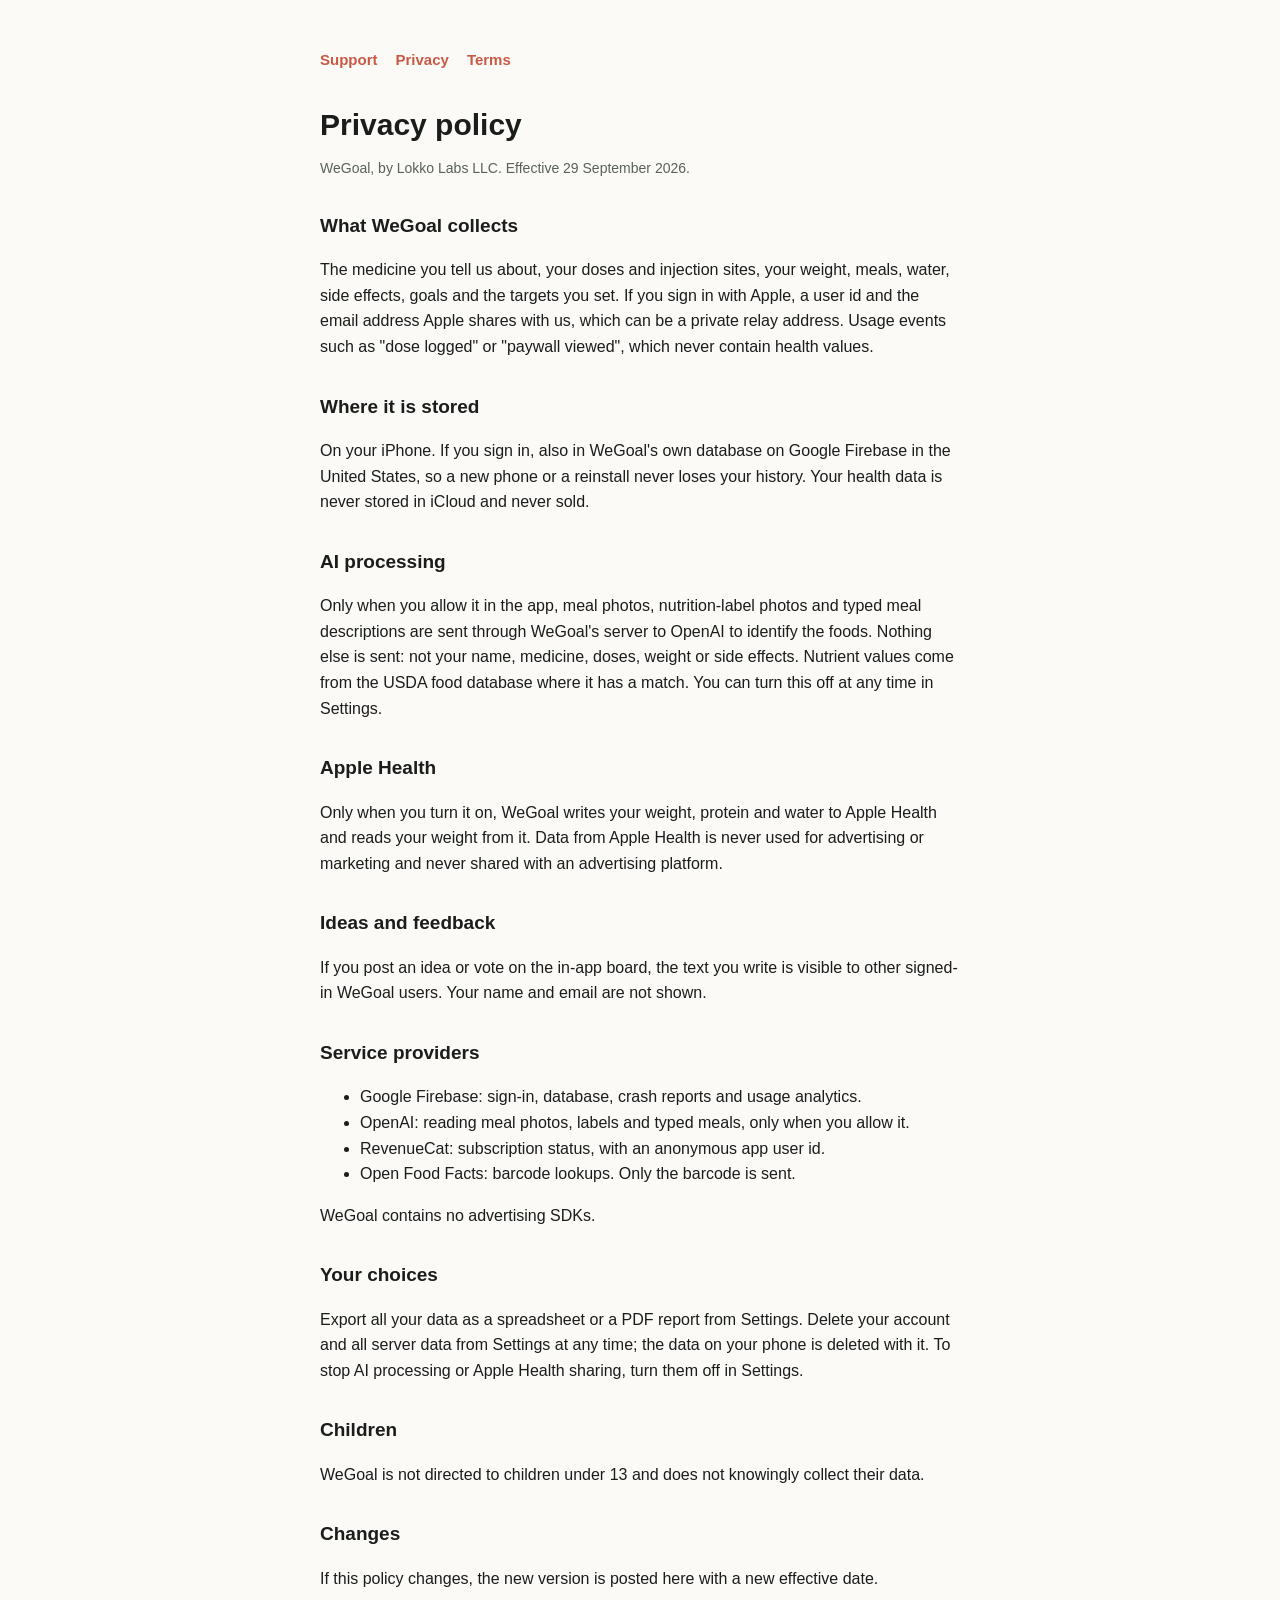
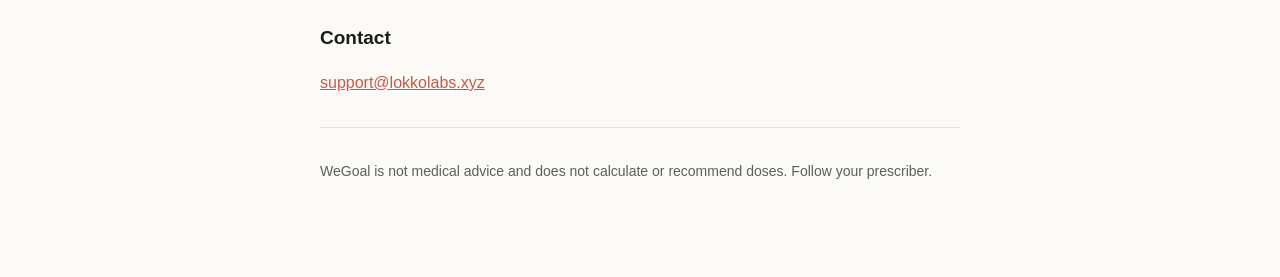
==== privacy.html @ c8722a09 "WeGoal support, privacy and terms pages" ====
<!DOCTYPE html>
<html lang="en">
<head>
<meta charset="UTF-8">
<meta name="viewport" content="width=device-width, initial-scale=1.0">
<title>WeGoal Privacy Policy</title>
<link rel="stylesheet" href="style.css">
</head>
<body>
<nav><a href="./">Support</a><a href="privacy.html">Privacy</a><a href="terms.html">Terms</a></nav>
<h1>Privacy policy</h1>
<p class="muted">WeGoal, by Lokko Labs LLC. Effective 29 September 2026.</p>

<h2>What WeGoal collects</h2>
<p>The medicine you tell us about, your doses and injection sites, your weight, meals, water, side effects, goals and the targets you set. If you sign in with Apple, a user id and the email address Apple shares with us, which can be a private relay address. Usage events such as "dose logged" or "paywall viewed", which never contain health values.</p>

<h2>Where it is stored</h2>
<p>On your iPhone. If you sign in, also in WeGoal's own database on Google Firebase in the United States, so a new phone or a reinstall never loses your history. Your health data is never stored in iCloud and never sold.</p>

<h2>AI processing</h2>
<p>Only when you allow it in the app, meal photos, nutrition-label photos and typed meal descriptions are sent through WeGoal's server to OpenAI to identify the foods. Nothing else is sent: not your name, medicine, doses, weight or side effects. Nutrient values come from the USDA food database where it has a match. You can turn this off at any time in Settings.</p>

<h2>Apple Health</h2>
<p>Only when you turn it on, WeGoal writes your weight, protein and water to Apple Health and reads your weight from it. Data from Apple Health is never used for advertising or marketing and never shared with an advertising platform.</p>

<h2>Ideas and feedback</h2>
<p>If you post an idea or vote on the in-app board, the text you write is visible to other signed-in WeGoal users. Your name and email are not shown.</p>

<h2>Service providers</h2>
<ul>
<li>Google Firebase: sign-in, database, crash reports and usage analytics.</li>
<li>OpenAI: reading meal photos, labels and typed meals, only when you allow it.</li>
<li>RevenueCat: subscription status, with an anonymous app user id.</li>
<li>Open Food Facts: barcode lookups. Only the barcode is sent.</li>
</ul>
<p>WeGoal contains no advertising SDKs.</p>

<h2>Your choices</h2>
<p>Export all your data as a spreadsheet or a PDF report from Settings. Delete your account and all server data from Settings at any time; the data on your phone is deleted with it. To stop AI processing or Apple Health sharing, turn them off in Settings.</p>

<h2>Children</h2>
<p>WeGoal is not directed to children under 13 and does not knowingly collect their data.</p>

<h2>Changes</h2>
<p>If this policy changes, the new version is posted here with a new effective date.</p>

<h2>Contact</h2>
<p><a href="mailto:support@lokkolabs.xyz">support@lokkolabs.xyz</a></p>

<hr>
<p class="muted">WeGoal is not medical advice and does not calculate or recommend doses. Follow your prescriber.</p>
</body>
</html>
---- style.css ----
:root { color-scheme: light dark; --ink: #1b1d1b; --muted: #5a605b; --ground: #fbfaf7; --accent: #c85a45; --line: #e6e1d8; }
@media (prefers-color-scheme: dark) { :root { --ink: #ecedea; --muted: #a8aea9; --ground: #111312; --accent: #f08a76; --line: #2c302e; } }
* { box-sizing: border-box; }
body { font-family: -apple-system, BlinkMacSystemFont, "Segoe UI", Roboto, sans-serif; max-width: 680px; margin: 0 auto; padding: 48px 20px 80px; line-height: 1.6; color: var(--ink); background: var(--ground); }
h1 { font-size: 30px; line-height: 1.15; margin: 0 0 6px; }
h2 { font-size: 19px; margin: 32px 0 6px; }
p, li { color: var(--ink); }
.muted { color: var(--muted); font-size: 14px; }
a { color: var(--accent); }
nav { display: flex; gap: 18px; margin-bottom: 36px; font-size: 15px; }
nav a { text-decoration: none; font-weight: 600; }
.mark { width: 56px; height: 56px; border-radius: 13px; background: #e0725d; color: #fff; display: grid; place-items: center; font-weight: 800; font-size: 28px; margin-bottom: 18px; }
hr { border: 0; border-top: 1px solid var(--line); margin: 32px 0; }
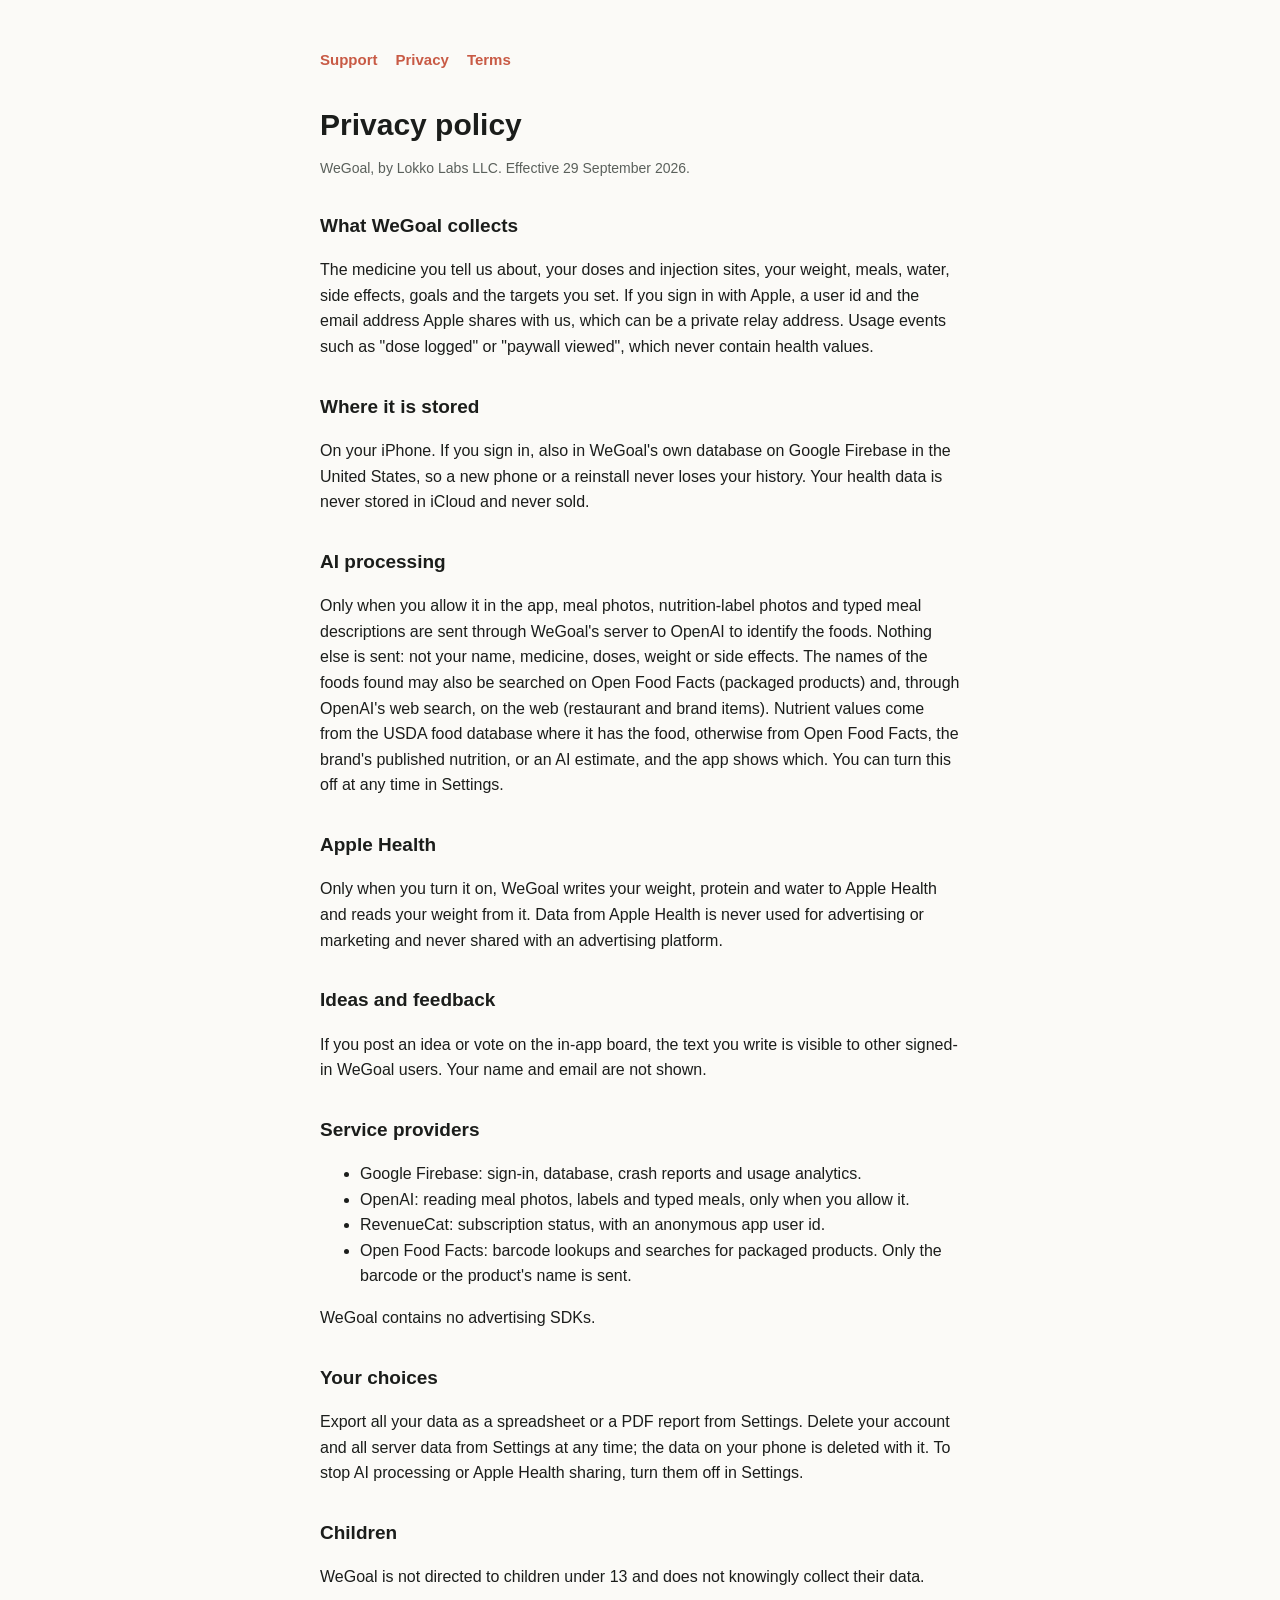
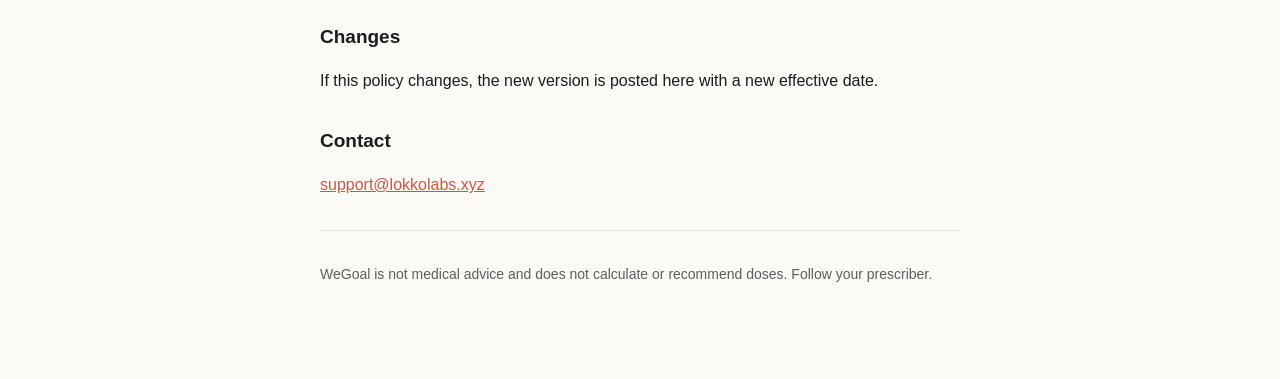
==== commit 7340513d: "Privacy: food names may be searched on Open Food Facts and the web Co-Authored-By: Claude Fable 5.1 " ====
--- a/privacy.html
+++ b/privacy.html
@@ -18,7 +18,7 @@
 <p>On your iPhone. If you sign in, also in WeGoal's own database on Google Firebase in the United States, so a new phone or a reinstall never loses your history. Your health data is never stored in iCloud and never sold.</p>
 
 <h2>AI processing</h2>
-<p>Only when you allow it in the app, meal photos, nutrition-label photos and typed meal descriptions are sent through WeGoal's server to OpenAI to identify the foods. Nothing else is sent: not your name, medicine, doses, weight or side effects. Nutrient values come from the USDA food database where it has a match. You can turn this off at any time in Settings.</p>
+<p>Only when you allow it in the app, meal photos, nutrition-label photos and typed meal descriptions are sent through WeGoal's server to OpenAI to identify the foods. Nothing else is sent: not your name, medicine, doses, weight or side effects. The names of the foods found may also be searched on Open Food Facts (packaged products) and, through OpenAI's web search, on the web (restaurant and brand items). Nutrient values come from the USDA food database where it has the food, otherwise from Open Food Facts, the brand's published nutrition, or an AI estimate, and the app shows which. You can turn this off at any time in Settings.</p>
 
 <h2>Apple Health</h2>
 <p>Only when you turn it on, WeGoal writes your weight, protein and water to Apple Health and reads your weight from it. Data from Apple Health is never used for advertising or marketing and never shared with an advertising platform.</p>
@@ -31,7 +31,7 @@
 <li>Google Firebase: sign-in, database, crash reports and usage analytics.</li>
 <li>OpenAI: reading meal photos, labels and typed meals, only when you allow it.</li>
 <li>RevenueCat: subscription status, with an anonymous app user id.</li>
-<li>Open Food Facts: barcode lookups. Only the barcode is sent.</li>
+<li>Open Food Facts: barcode lookups and searches for packaged products. Only the barcode or the product's name is sent.</li>
 </ul>
 <p>WeGoal contains no advertising SDKs.</p>
 
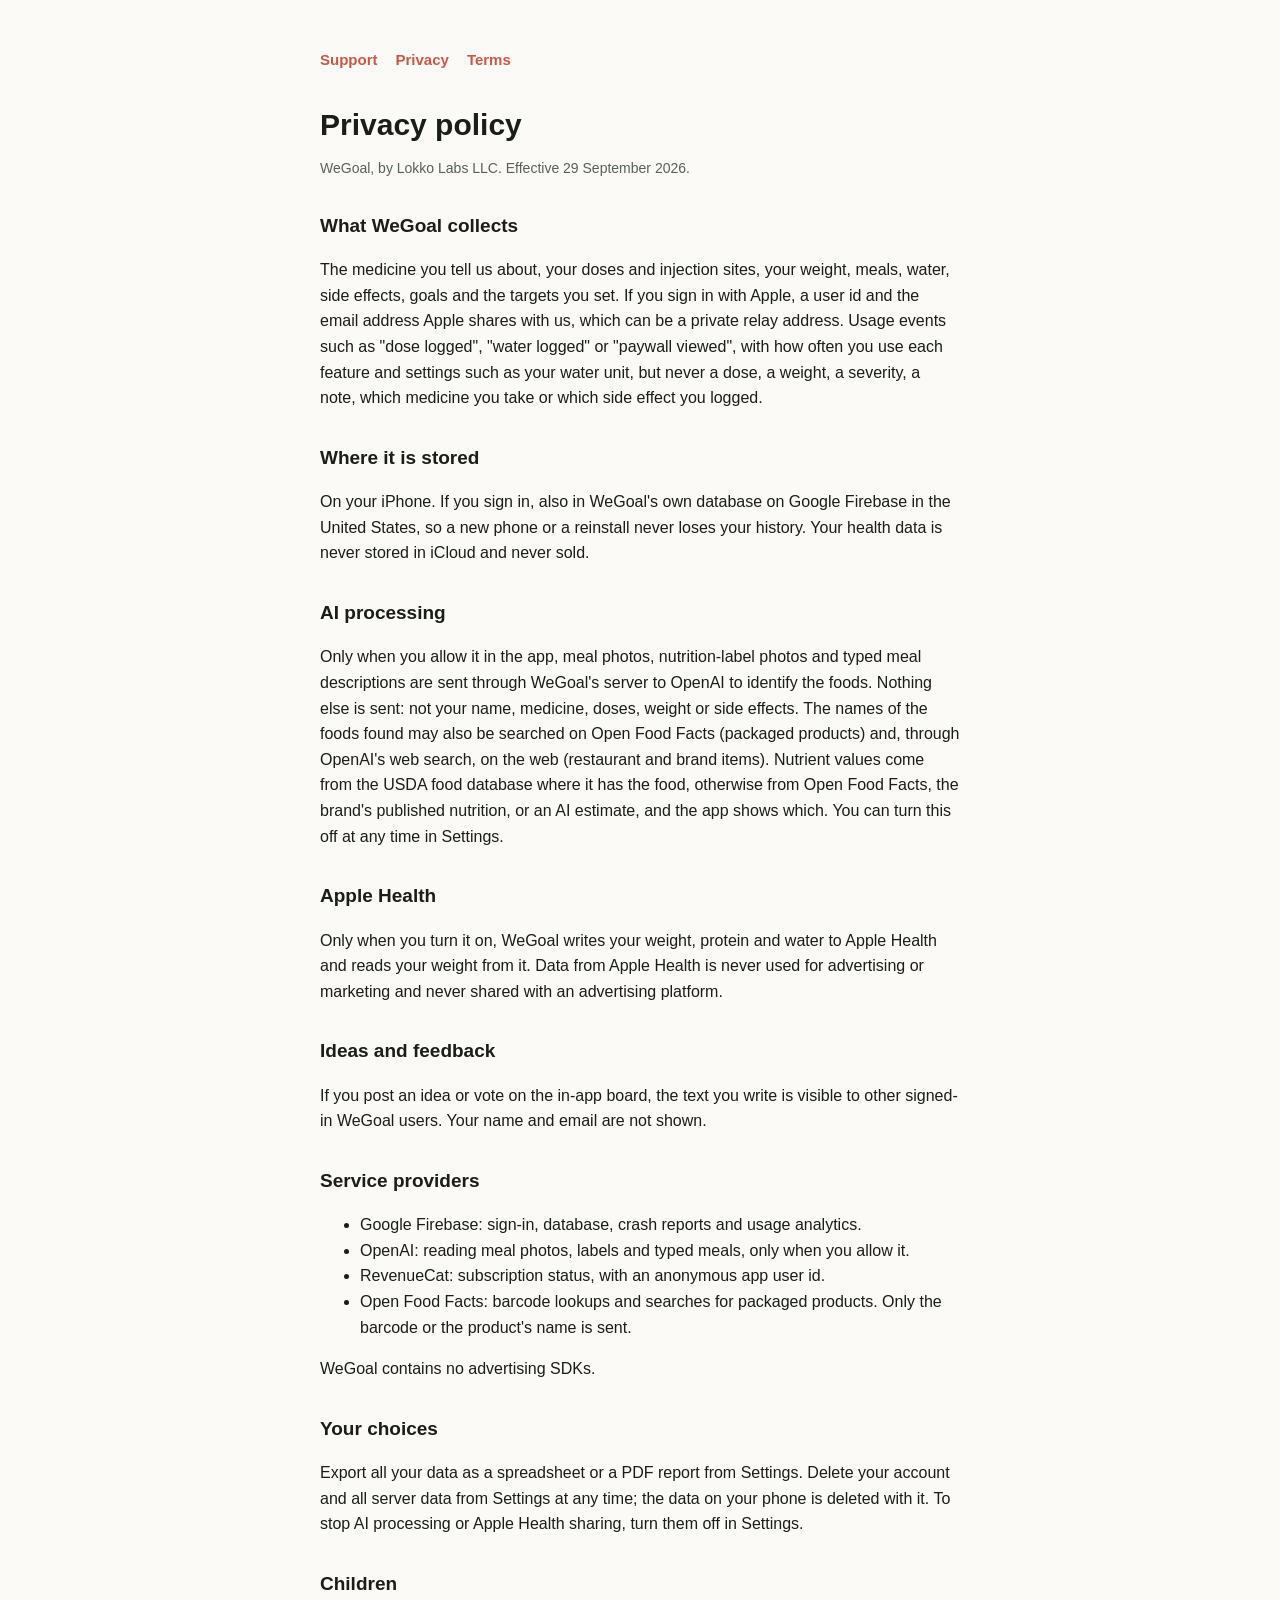
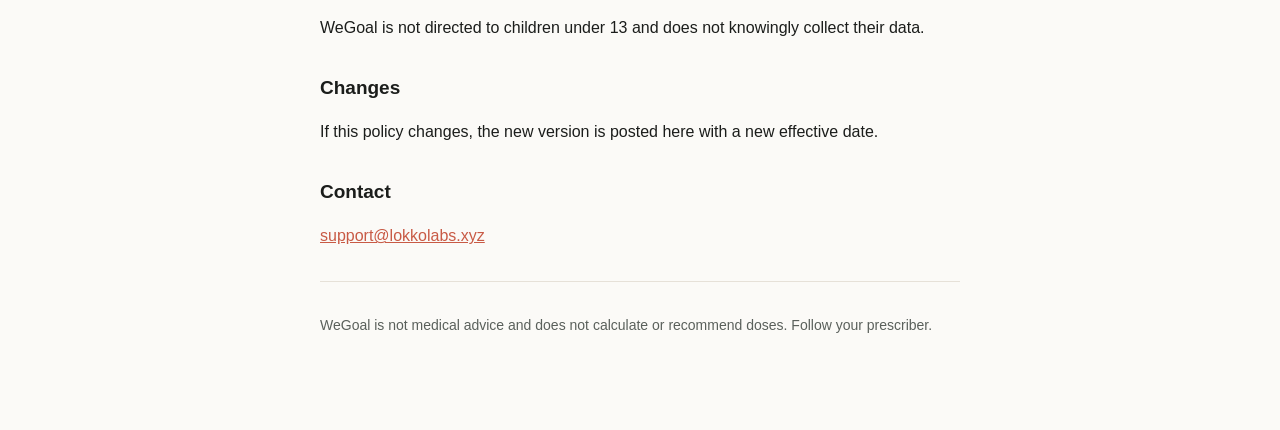
==== commit d9d21d0a: "Privacy: what usage events contain Co-Authored-By: Claude Fable 5.1 <noreply@anthropic.com>" ====
--- a/privacy.html
+++ b/privacy.html
@@ -12,7 +12,7 @@
 <p class="muted">WeGoal, by Lokko Labs LLC. Effective 29 September 2026.</p>
 
 <h2>What WeGoal collects</h2>
-<p>The medicine you tell us about, your doses and injection sites, your weight, meals, water, side effects, goals and the targets you set. If you sign in with Apple, a user id and the email address Apple shares with us, which can be a private relay address. Usage events such as "dose logged" or "paywall viewed", which never contain health values.</p>
+<p>The medicine you tell us about, your doses and injection sites, your weight, meals, water, side effects, goals and the targets you set. If you sign in with Apple, a user id and the email address Apple shares with us, which can be a private relay address. Usage events such as "dose logged", "water logged" or "paywall viewed", with how often you use each feature and settings such as your water unit, but never a dose, a weight, a severity, a note, which medicine you take or which side effect you logged.</p>
 
 <h2>Where it is stored</h2>
 <p>On your iPhone. If you sign in, also in WeGoal's own database on Google Firebase in the United States, so a new phone or a reinstall never loses your history. Your health data is never stored in iCloud and never sold.</p>
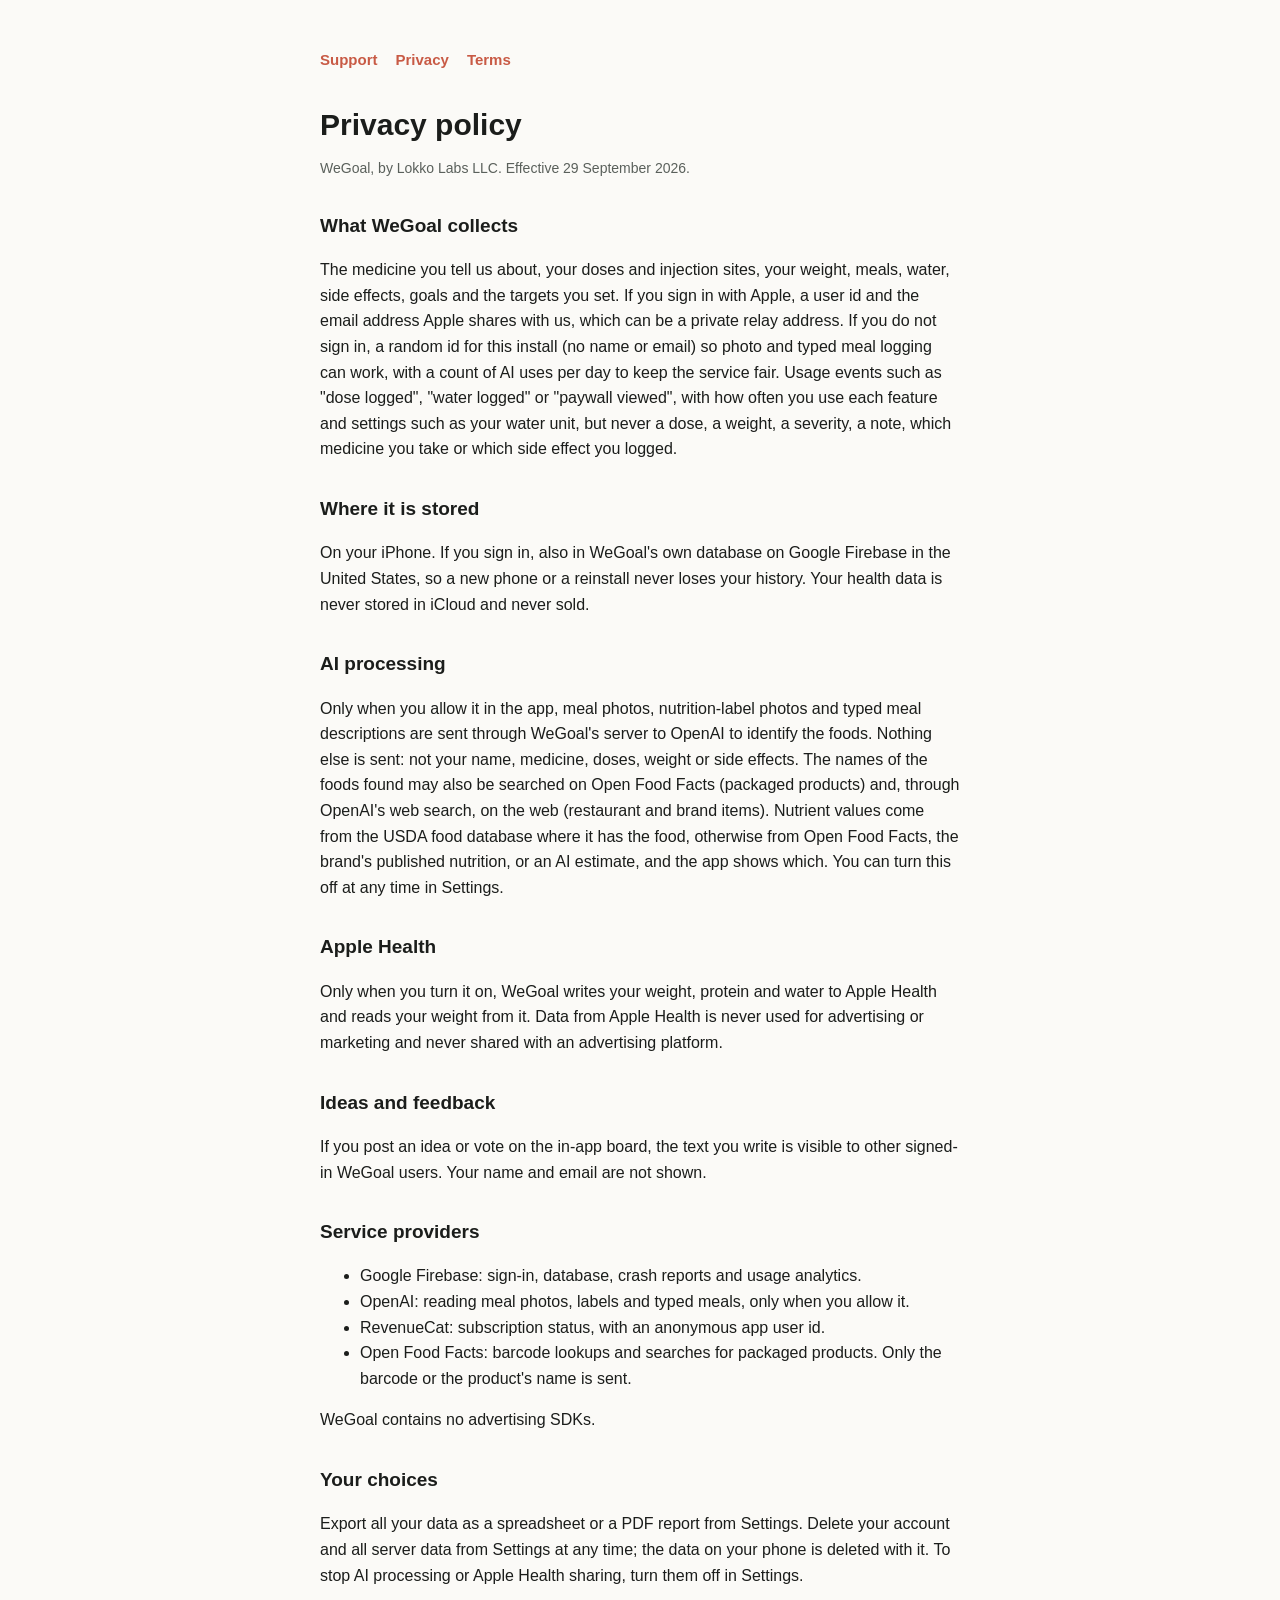
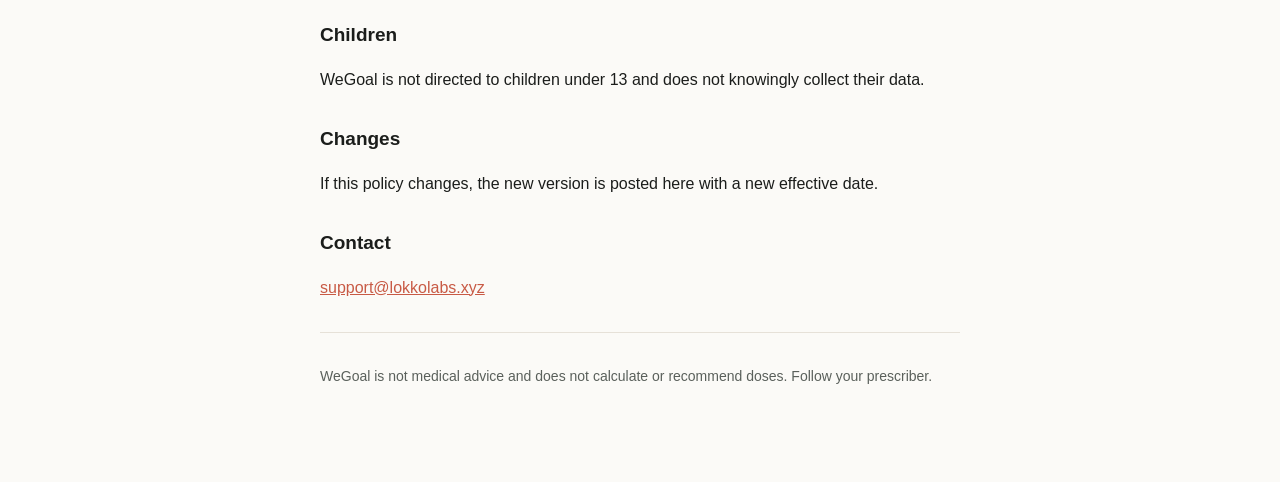
==== commit 7eabb2ae: "Privacy: the random install id used for AI meal logging without sign-in Co-Authored-By: Claude Opus " ====
--- a/privacy.html
+++ b/privacy.html
@@ -12,7 +12,7 @@
 <p class="muted">WeGoal, by Lokko Labs LLC. Effective 29 September 2026.</p>
 
 <h2>What WeGoal collects</h2>
-<p>The medicine you tell us about, your doses and injection sites, your weight, meals, water, side effects, goals and the targets you set. If you sign in with Apple, a user id and the email address Apple shares with us, which can be a private relay address. Usage events such as "dose logged", "water logged" or "paywall viewed", with how often you use each feature and settings such as your water unit, but never a dose, a weight, a severity, a note, which medicine you take or which side effect you logged.</p>
+<p>The medicine you tell us about, your doses and injection sites, your weight, meals, water, side effects, goals and the targets you set. If you sign in with Apple, a user id and the email address Apple shares with us, which can be a private relay address. If you do not sign in, a random id for this install (no name or email) so photo and typed meal logging can work, with a count of AI uses per day to keep the service fair. Usage events such as "dose logged", "water logged" or "paywall viewed", with how often you use each feature and settings such as your water unit, but never a dose, a weight, a severity, a note, which medicine you take or which side effect you logged.</p>
 
 <h2>Where it is stored</h2>
 <p>On your iPhone. If you sign in, also in WeGoal's own database on Google Firebase in the United States, so a new phone or a reinstall never loses your history. Your health data is never stored in iCloud and never sold.</p>
